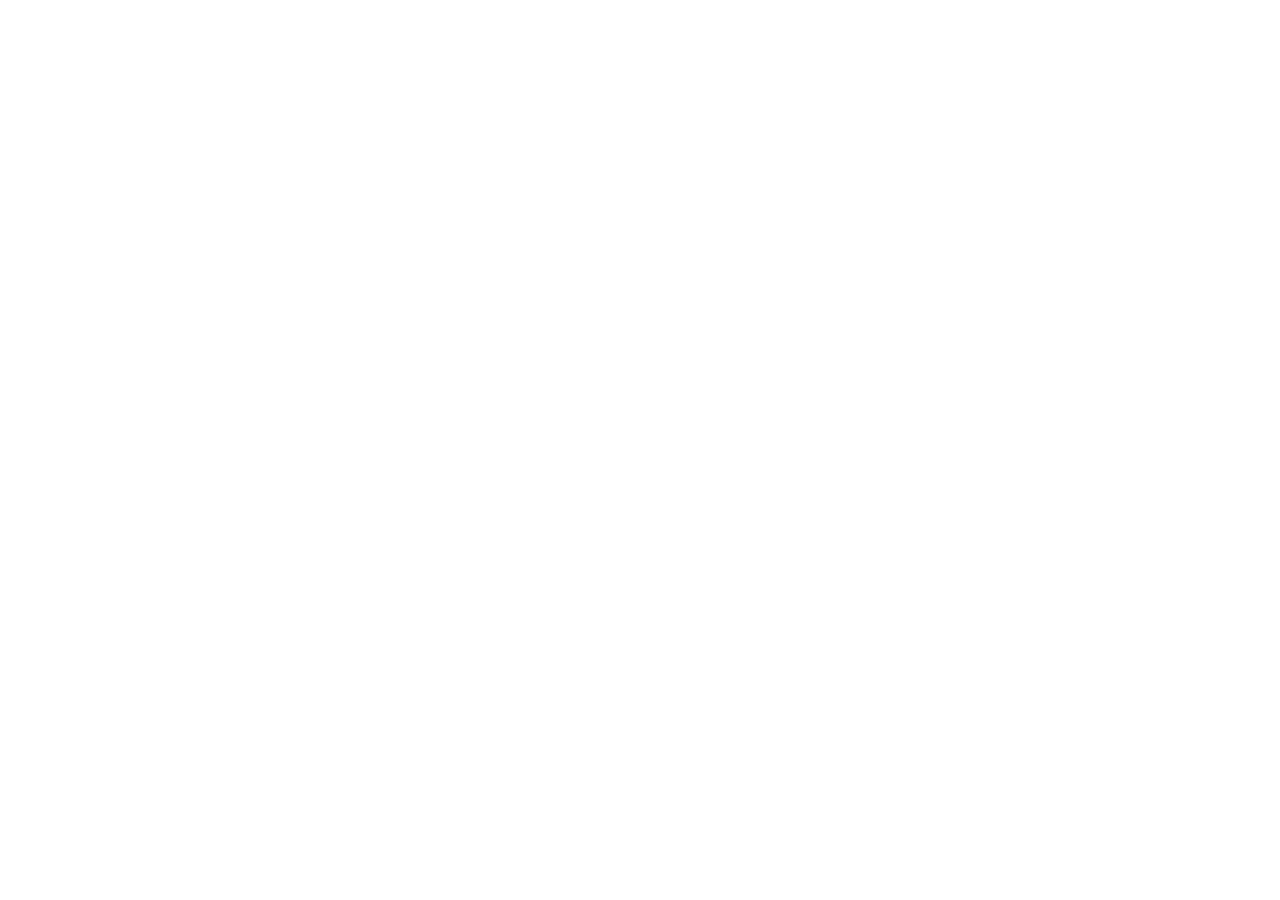
==== index.html @ c318aa4d "index" ====
<!DOCTYPE html>
<html lang="en">
<head>
    <meta charset="UTF-8">
    <meta name="viewport" content="width=device-width, initial-scale=1.0">
    <!-- meta -->
    <title>Document</title>
    <meta name="description" content="Text goes here">
    <!-- font -->
     <link rel="preconnect" href="https://fonts.googleapis.com">
     <link rel="preconnect" href="https://fonts.gstatic.com" crossorigin>
     <link 
     href="https://fonts.googleapis.com/css2?family=DM+Sans:ital,opsz,wght@0,9..40,100..1000;1,9..40,100..1000&display=swap" 
     rel="stylesheet">
     <link href="https://fonts.googleapis.com/css2?family=DM+Serif+Display:ital@0;1&display=swap" rel="stylesheet">


    <!-- css -->
         <link href="https://cdn.jsdelivr.net/npm/bootstrap@5.3.8/dist/css/bootstrap.min.css" rel="stylesheet" integrity="sha384-sRIl4kxILFvY47J16cr9ZwB07vP4J8+LH7qKQnuqkuIAvNWLzeN8tE5YBujZqJLB" crossorigin="anonymous">
         <link rel="stylesheet" href="css/style.css">
   <!-- js -->
    <script src="https://cdn.jsdelivr.net/npm/@popperjs/core@2.11.8/dist/umd/popper.min.js" integrity="sha384-I7E8VVD/ismYTF4hNIPjVp/Zjvgyol6VFvRkX/vR+Vc4jQkC+hVqc2pM8ODewa9r" crossorigin="anonymous"></script>
<script src="https://cdn.jsdelivr.net/npm/bootstrap@5.3.8/dist/js/bootstrap.min.js" integrity="sha384-G/EV+4j2dNv+tEPo3++6LCgdCROaejBqfUeNjuKAiuXbjrxilcCdDz6ZAVfHWe1Y" crossorigin="anonymous"></script>    
</head>
<body>
    
</body>
</html>
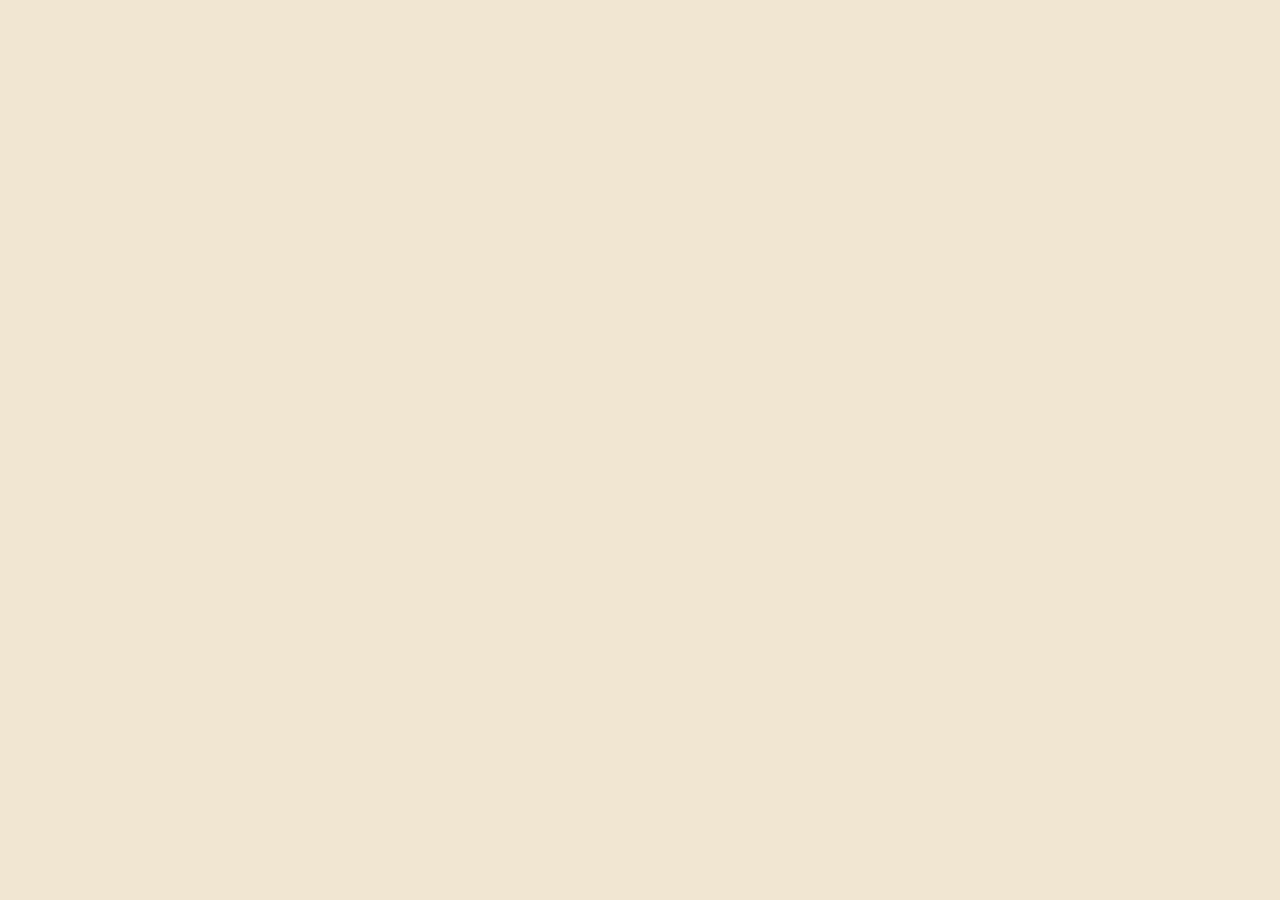
==== commit d919ac10: "Update index.html" ====
--- a/index.html
+++ b/index.html
@@ -1,5 +1,6 @@
 <!DOCTYPE html>
 <html lang="en">
+
 <head>
     <meta charset="UTF-8">
     <meta name="viewport" content="width=device-width, initial-scale=1.0">
@@ -7,22 +8,29 @@
     <title>Document</title>
     <meta name="description" content="Text goes here">
     <!-- font -->
-     <link rel="preconnect" href="https://fonts.googleapis.com">
-     <link rel="preconnect" href="https://fonts.gstatic.com" crossorigin>
-     <link 
-     href="https://fonts.googleapis.com/css2?family=DM+Sans:ital,opsz,wght@0,9..40,100..1000;1,9..40,100..1000&display=swap" 
-     rel="stylesheet">
-     <link href="https://fonts.googleapis.com/css2?family=DM+Serif+Display:ital@0;1&display=swap" rel="stylesheet">
+    <link rel="preconnect" href="https://fonts.googleapis.com">
+    <link rel="preconnect" href="https://fonts.gstatic.com" crossorigin>
+    <link
+        href="https://fonts.googleapis.com/css2?family=DM+Sans:ital,opsz,wght@0,9..40,100..1000;1,9..40,100..1000&display=swap"
+        rel="stylesheet">
+    <link href="https://fonts.googleapis.com/css2?family=DM+Serif+Display:ital@0;1&display=swap" rel="stylesheet">
 
 
     <!-- css -->
-         <link href="https://cdn.jsdelivr.net/npm/bootstrap@5.3.8/dist/css/bootstrap.min.css" rel="stylesheet" integrity="sha384-sRIl4kxILFvY47J16cr9ZwB07vP4J8+LH7qKQnuqkuIAvNWLzeN8tE5YBujZqJLB" crossorigin="anonymous">
-         <link rel="stylesheet" href="css/style.css">
-   <!-- js -->
-    <script src="https://cdn.jsdelivr.net/npm/@popperjs/core@2.11.8/dist/umd/popper.min.js" integrity="sha384-I7E8VVD/ismYTF4hNIPjVp/Zjvgyol6VFvRkX/vR+Vc4jQkC+hVqc2pM8ODewa9r" crossorigin="anonymous"></script>
-<script src="https://cdn.jsdelivr.net/npm/bootstrap@5.3.8/dist/js/bootstrap.min.js" integrity="sha384-G/EV+4j2dNv+tEPo3++6LCgdCROaejBqfUeNjuKAiuXbjrxilcCdDz6ZAVfHWe1Y" crossorigin="anonymous"></script>    
+    <link href="https://cdn.jsdelivr.net/npm/bootstrap@5.3.8/dist/css/bootstrap.min.css" rel="stylesheet"
+        integrity="sha384-sRIl4kxILFvY47J16cr9ZwB07vP4J8+LH7qKQnuqkuIAvNWLzeN8tE5YBujZqJLB" crossorigin="anonymous">
+    <link rel="stylesheet" href="portfolio/css/style.css">
+    <!-- js -->
+    <script src="https://cdn.jsdelivr.net/npm/@popperjs/core@2.11.8/dist/umd/popper.min.js"
+        integrity="sha384-I7E8VVD/ismYTF4hNIPjVp/Zjvgyol6VFvRkX/vR+Vc4jQkC+hVqc2pM8ODewa9r"
+        crossorigin="anonymous"></script>
+    <script src="https://cdn.jsdelivr.net/npm/bootstrap@5.3.8/dist/js/bootstrap.min.js"
+        integrity="sha384-G/EV+4j2dNv+tEPo3++6LCgdCROaejBqfUeNjuKAiuXbjrxilcCdDz6ZAVfHWe1Y"
+        crossorigin="anonymous"></script>
 </head>
+
 <body>
-    
+
 </body>
+
 </html>
--- a/portfolio/css/style.css
+++ b/portfolio/css/style.css
@@ -0,0 +1,316 @@
+:root {
+  --red: #891d1a;
+  --cream: #f1e6d2;
+  --blue-gray: #5e657b;
+  --dark: #210706;
+  --brown: #6f4d38;
+}
+
+* {
+  box-sizing: border-box;
+}
+
+html {
+  scroll-behavior: smooth;
+}
+
+body {
+  margin: 0;
+  font-family: Helvetica, Arial, sans-serif;
+  background-color: var(--cream);
+  color: var(--dark);
+  line-height: 1.6;
+}
+
+img {
+  display: block;
+  width: 100%;
+  height: auto;
+}
+
+a {
+  color: var(--red);
+}
+
+a:hover {
+  color: var(--blue-gray);
+}
+
+.container {
+  width: 90%;
+  max-width: 1100px;
+  margin: 0 auto;
+}
+
+.site-header {
+  background-color: var(--red);
+  border-bottom: 4px solid var(--dark);
+}
+
+.header-inner {
+  display: flex;
+  justify-content: space-between;
+  align-items: center;
+  gap: 1.5rem;
+  padding: 1rem 0;
+}
+
+.site-name {
+  color: var(--cream);
+  text-decoration: none;
+  font-size: 1.75rem;
+  font-weight: bold;
+  letter-spacing: 0.02em;
+}
+
+.site-nav ul {
+  display: flex;
+  gap: 1rem;
+  list-style: none;
+  margin: 0;
+  padding: 0;
+}
+
+.site-nav a {
+  color: var(--cream);
+  text-decoration: none;
+  font-weight: bold;
+  padding: 0.35rem 0.6rem;
+  border-radius: 999px;
+  transition: background-color 0.2s ease, color 0.2s ease;
+}
+
+.site-nav a:hover,
+.site-nav a.active {
+  background-color: var(--cream);
+  color: var(--red);
+}
+
+.hero {
+  display: grid;
+  grid-template-columns: 1.1fr 0.9fr;
+  gap: 2rem;
+  align-items: center;
+  padding: 3.5rem 0;
+}
+
+.eyebrow {
+  margin-bottom: 0.5rem;
+  color: var(--blue-gray);
+  font-weight: bold;
+  text-transform: uppercase;
+  letter-spacing: 0.08em;
+  font-size: 0.85rem;
+}
+
+.hero h1,
+.page-content h1 {
+  margin-top: 0;
+  margin-bottom: 1rem;
+  font-size: 2.5rem;
+  line-height: 1.1;
+}
+
+.hero-text p {
+  max-width: 60ch;
+}
+
+.hero-image img {
+  border: 5px solid var(--dark);
+  box-shadow: 14px 14px 0 var(--brown);
+}
+
+.button-group {
+  display: flex;
+  flex-wrap: wrap;
+  gap: 1rem;
+  margin-top: 1.5rem;
+}
+
+.button {
+  display: inline-block;
+  padding: 0.8rem 1.25rem;
+  background-color: var(--red);
+  color: var(--cream);
+  text-decoration: none;
+  font-weight: bold;
+  border: 2px solid var(--red);
+}
+
+.button:hover {
+  background-color: var(--dark);
+  border-color: var(--dark);
+  color: var(--cream);
+}
+
+.button-secondary {
+  background-color: transparent;
+  color: var(--red);
+}
+
+.button-secondary:hover {
+  color: var(--cream);
+}
+
+.quick-info {
+  display: grid;
+  grid-template-columns: repeat(3, 1fr);
+  gap: 1.5rem;
+  padding-bottom: 3rem;
+}
+
+.card,
+.contact-card,
+.clip-card {
+  background-color: var(--cream);
+  border: 2px solid var(--blue-gray);
+  padding: 1.5rem;
+}
+
+.card h2,
+.contact-card h2,
+.clips-group h2,
+.resume-section h2 {
+  margin-top: 0;
+  color: var(--red);
+}
+
+.page-content {
+  padding: 3rem 0;
+}
+
+.page-intro {
+  max-width: 60ch;
+}
+
+.resume-section {
+  margin-bottom: 2.5rem;
+  padding-bottom: 1rem;
+  border-bottom: 2px solid var(--blue-gray);
+}
+
+.resume-item {
+  margin-bottom: 1.5rem;
+}
+
+.resume-item h3 {
+  margin-bottom: 0.25rem;
+}
+
+.resume-meta {
+  margin-top: 0;
+  color: var(--brown);
+  font-weight: bold;
+}
+
+.skills-list {
+  display: flex;
+  flex-wrap: wrap;
+  gap: 0.75rem 1.5rem;
+  padding-left: 1.25rem;
+}
+
+.clips-group {
+  margin-bottom: 2.5rem;
+}
+
+.clips-grid {
+  display: grid;
+  grid-template-columns: repeat(2, 1fr);
+  gap: 1.5rem;
+}
+
+.clip-card h3 {
+  margin-top: 0;
+}
+
+.clip-card a {
+  text-decoration: none;
+}
+
+.clip-card a:hover {
+  text-decoration: underline;
+}
+
+.contact-layout {
+  display: grid;
+  grid-template-columns: repeat(2, 1fr);
+  gap: 1.5rem;
+}
+
+.site-footer {
+  background-color: var(--dark);
+  color: var(--cream);
+  margin-top: 3rem;
+}
+
+.footer-inner {
+  padding: 1.5rem 0;
+  text-align: center;
+}
+
+.site-footer p {
+  margin: 0.35rem 0;
+}
+
+.site-footer nav {
+  margin-top: 0.75rem;
+}
+
+.site-footer a {
+  color: var(--cream);
+  text-decoration: none;
+  margin: 0 0.5rem;
+}
+
+.site-footer a:hover {
+  color: var(--blue-gray);
+}
+
+@media (max-width: 900px) {
+  .hero,
+  .quick-info,
+  .clips-grid,
+  .contact-layout {
+    grid-template-columns: 1fr;
+  }
+
+  .hero {
+    padding-top: 2.5rem;
+  }
+}
+
+@media (max-width: 700px) {
+  .header-inner {
+    flex-direction: column;
+    align-items: flex-start;
+  }
+
+  .site-nav ul {
+    flex-wrap: wrap;
+  }
+
+  .site-name {
+    font-size: 1.5rem;
+  }
+}
+
+@media (max-width: 500px) {
+  .container {
+    width: 92%;
+  }
+
+  .button-group {
+    flex-direction: column;
+    align-items: flex-start;
+  }
+
+  .site-nav ul {
+    flex-direction: column;
+    gap: 0.5rem;
+  }
+}
+
+.clips-group:last-of-type .clip-card {
+  min-height: 220px;
+}
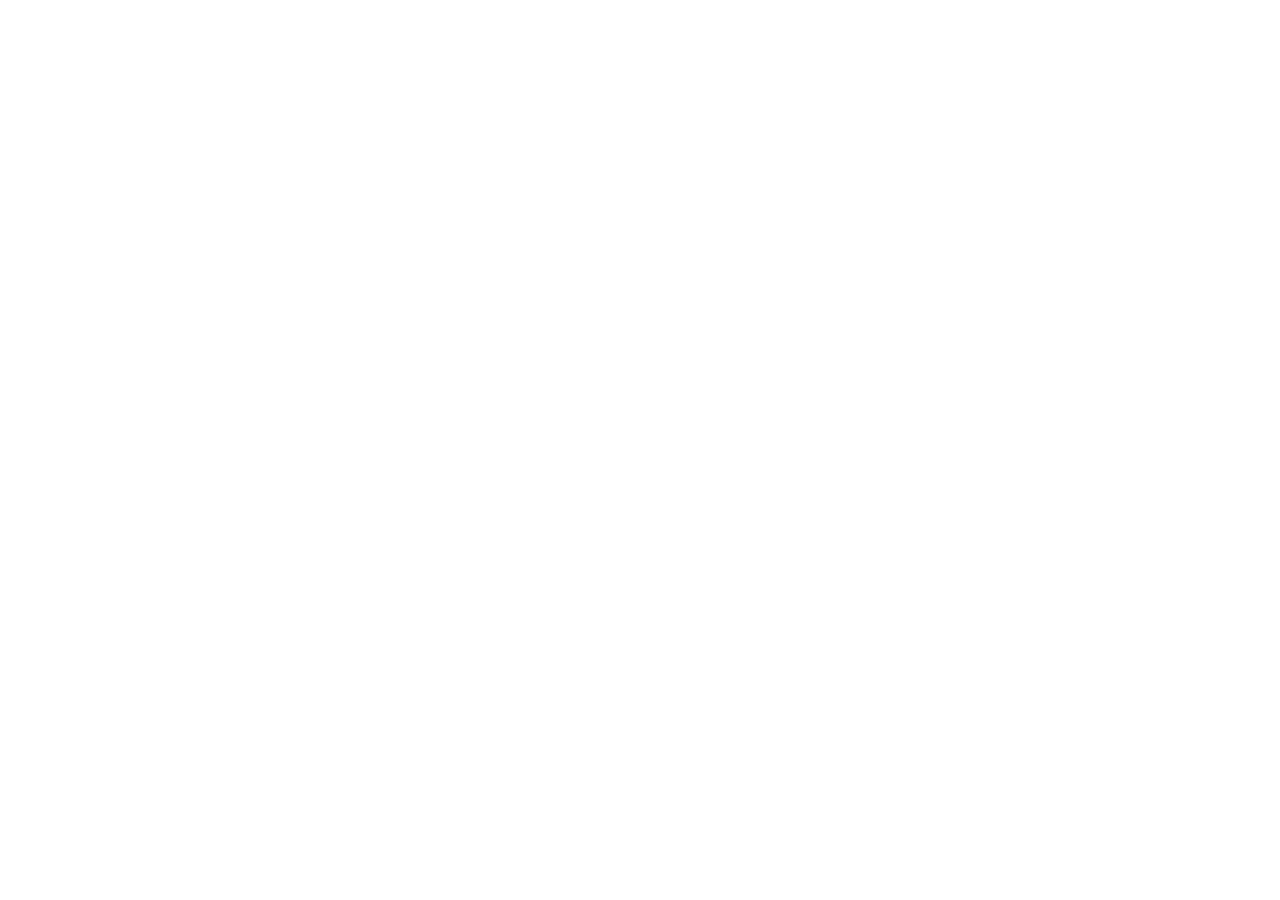
==== commit e0006fc1: "Update index.html" ====
--- a/index.html
+++ b/index.html
@@ -19,7 +19,7 @@
     <!-- css -->
     <link href="https://cdn.jsdelivr.net/npm/bootstrap@5.3.8/dist/css/bootstrap.min.css" rel="stylesheet"
         integrity="sha384-sRIl4kxILFvY47J16cr9ZwB07vP4J8+LH7qKQnuqkuIAvNWLzeN8tE5YBujZqJLB" crossorigin="anonymous">
-    <link rel="stylesheet" href="portfolio/css/style.css">
+    <link rel="stylesheet" href="boilerplate/css/style.css">
     <!-- js -->
     <script src="https://cdn.jsdelivr.net/npm/@popperjs/core@2.11.8/dist/umd/popper.min.js"
         integrity="sha384-I7E8VVD/ismYTF4hNIPjVp/Zjvgyol6VFvRkX/vR+Vc4jQkC+hVqc2pM8ODewa9r"
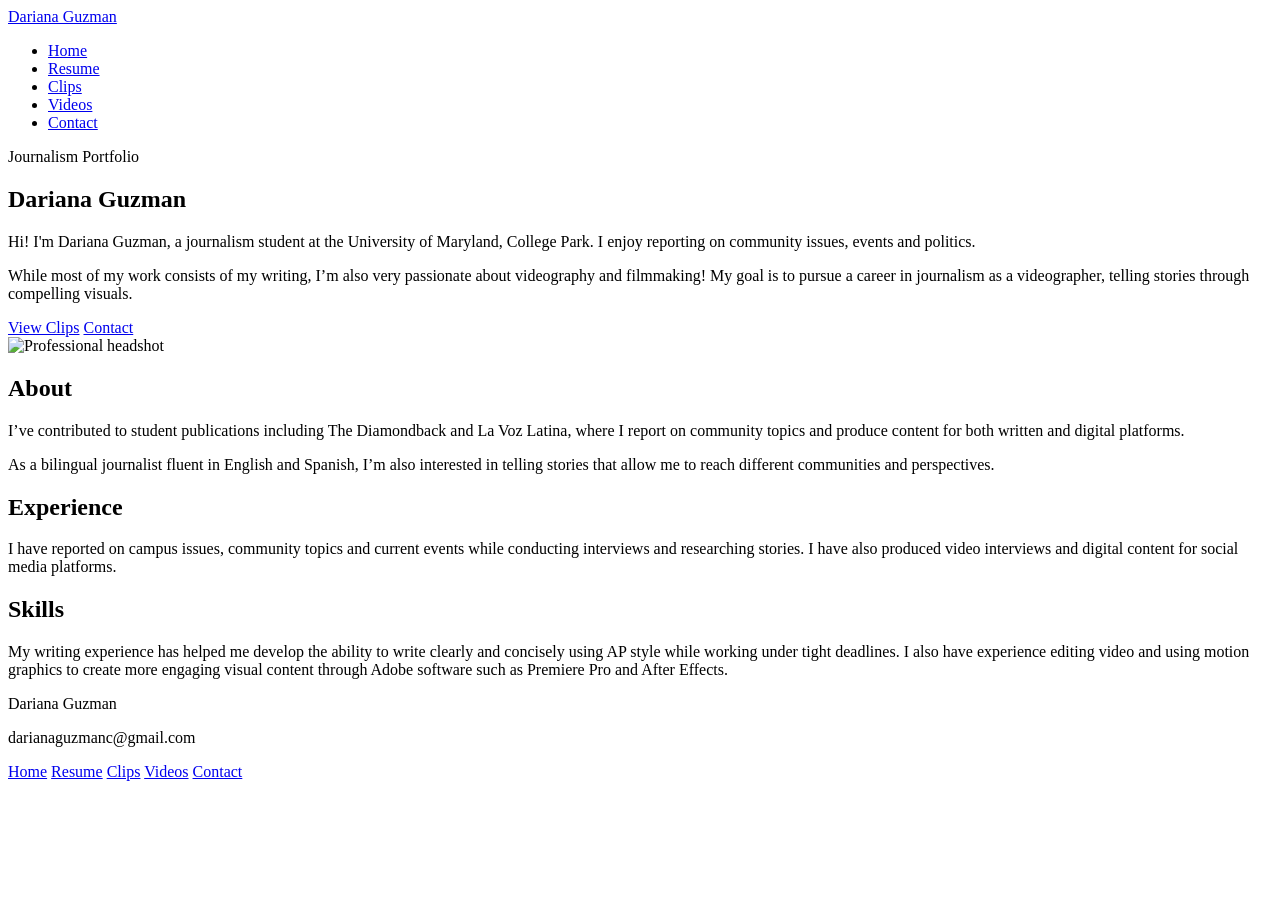
==== commit 15e3a080: "push" ====
--- a/index.html
+++ b/index.html
@@ -1,36 +1,89 @@
 <!DOCTYPE html>
 <html lang="en">
+<head>
+  <meta charset="UTF-8">
+  <meta name="viewport" content="width=device-width, initial-scale=1.0">
+  <meta name="description" content="Portfolio for journalism student Dariana Guzman, including biography, resume, clips, and contact information.">
+  <title>Home | Portfolio</title>
+  <link rel="stylesheet" href="css/style.css">
+</head>
+<body>
+  <header class="site-header">
+    <div class="container header-inner">
+      <a href="index.html" class="site-name">Dariana Guzman</a>
+      <nav class="site-nav" aria-label="Main navigation">
+        <ul>
+          <li><a href="index.html" class="active">Home</a></li>
+          <li><a href="resume.html">Resume</a></li>
+          <li><a href="clips.html">Clips</a></li>
+          <li><a href="videos.html">Videos</a></li>
+          <li><a href="contact.html">Contact</a></li>
+        </ul>
+      </nav>
+    </div>
+  </header>
 
-<head>
-    <meta charset="UTF-8">
-    <meta name="viewport" content="width=device-width, initial-scale=1.0">
-    <!-- meta -->
-    <title>Document</title>
-    <meta name="description" content="Text goes here">
-    <!-- font -->
-    <link rel="preconnect" href="https://fonts.googleapis.com">
-    <link rel="preconnect" href="https://fonts.gstatic.com" crossorigin>
-    <link
-        href="https://fonts.googleapis.com/css2?family=DM+Sans:ital,opsz,wght@0,9..40,100..1000;1,9..40,100..1000&display=swap"
-        rel="stylesheet">
-    <link href="https://fonts.googleapis.com/css2?family=DM+Serif+Display:ital@0;1&display=swap" rel="stylesheet">
+  <main>
+    <section class="hero container">
+      <div class="hero-text">
+        <p class="eyebrow">Journalism Portfolio</p>
+        <h1>Dariana Guzman</h1>
+        <p>
+          Hi! I'm Dariana Guzman, a journalism student at the University of Maryland, College Park. I enjoy reporting on community issues, events and politics. 
+        </p>
+        <p>
+          While most of my work consists of my writing, I’m also very passionate about videography and filmmaking! My goal is to pursue a career in journalism as a videographer, telling stories through compelling visuals. 
+        </p>
+        <div class="button-group">
+          <a href="clips.html" class="button">View Clips</a>
+          <a href="contact.html" class="button button-secondary">Contact</a>
+        </div>
+      </div>
 
+      <div class="hero-image">
+        <img src="img/photojpg.jpg" alt="Professional headshot">
+      </div>
+    </section>
 
-    <!-- css -->
-    <link href="https://cdn.jsdelivr.net/npm/bootstrap@5.3.8/dist/css/bootstrap.min.css" rel="stylesheet"
-        integrity="sha384-sRIl4kxILFvY47J16cr9ZwB07vP4J8+LH7qKQnuqkuIAvNWLzeN8tE5YBujZqJLB" crossorigin="anonymous">
-    <link rel="stylesheet" href="boilerplate/css/style.css">
-    <!-- js -->
-    <script src="https://cdn.jsdelivr.net/npm/@popperjs/core@2.11.8/dist/umd/popper.min.js"
-        integrity="sha384-I7E8VVD/ismYTF4hNIPjVp/Zjvgyol6VFvRkX/vR+Vc4jQkC+hVqc2pM8ODewa9r"
-        crossorigin="anonymous"></script>
-    <script src="https://cdn.jsdelivr.net/npm/bootstrap@5.3.8/dist/js/bootstrap.min.js"
-        integrity="sha384-G/EV+4j2dNv+tEPo3++6LCgdCROaejBqfUeNjuKAiuXbjrxilcCdDz6ZAVfHWe1Y"
-        crossorigin="anonymous"></script>
-</head>
+    <section class="quick-info container">
+      <div class="card">
+        <h2>About</h2>
+        <p>
+          I’ve contributed to student publications including The Diamondback and La Voz Latina, where I report on community topics and produce content for both written and digital platforms. 
+        </p>
+        <p></p>
+          As a bilingual journalist fluent in English and Spanish, I’m also interested in telling stories that allow me to reach different communities and perspectives. 
+        </p>
+      </div>
 
-<body>
+      <div class="card">
+        <h2>Experience</h2>
+        <p>
+          I have reported on campus issues, community topics and current events while conducting interviews and researching stories. I have also produced video interviews and digital content for social media platforms.
+        </p>
+      </div>
 
+      <div class="card">
+        <h2>Skills</h2>
+        <p>
+          My writing experience has helped me develop the ability to write clearly and concisely using AP style while working under tight deadlines. I also have experience editing video and using motion graphics to create more engaging visual content through Adobe software such as Premiere Pro and After Effects.
+        </p>
+      </div>
+    </section>
+  </main>
+
+  <footer class="site-footer">
+    <div class="container footer-inner">
+      <p>Dariana Guzman</p>
+      <p>darianaguzmanc@gmail.com</p>
+      <nav aria-label="Footer navigation">
+        <a href="index.html">Home</a>
+        <a href="resume.html">Resume</a>
+        <a href="clips.html">Clips</a>
+        <a href="videos.html">Videos</a>
+        <a href="contact.html">Contact</a>
+      </nav>
+    </div>
+  </footer>
 </body>
-
 </html>
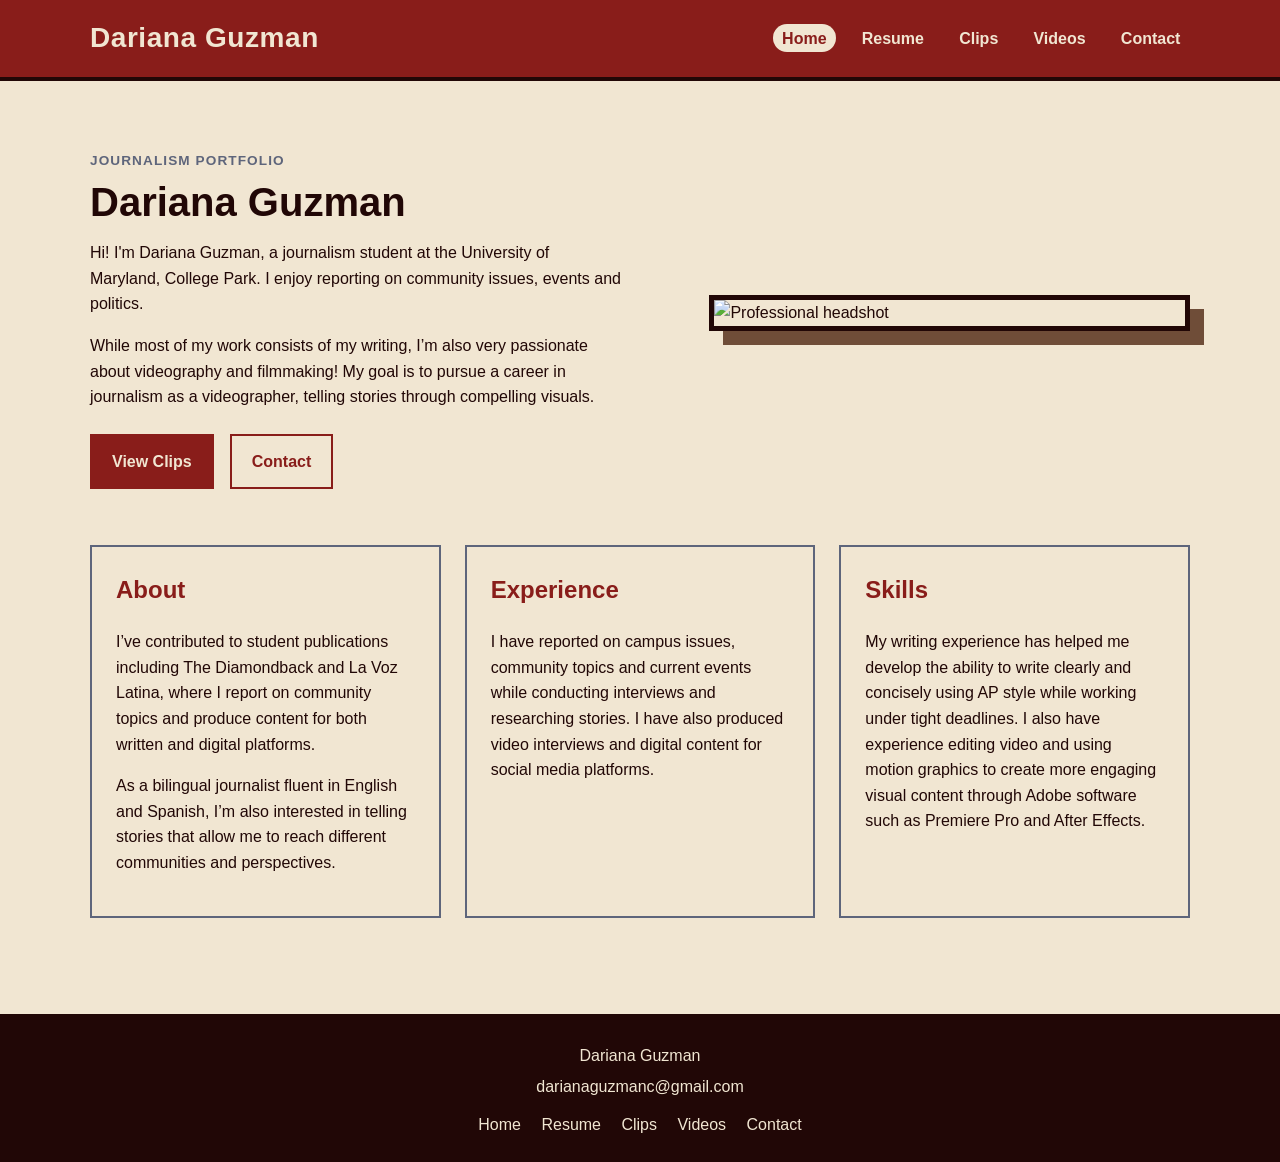
==== commit 913ed6b9: "portfolio" ====
--- a/index.html
+++ b/index.html
@@ -5,7 +5,7 @@
   <meta name="viewport" content="width=device-width, initial-scale=1.0">
   <meta name="description" content="Portfolio for journalism student Dariana Guzman, including biography, resume, clips, and contact information.">
   <title>Home | Portfolio</title>
-  <link rel="stylesheet" href="css/style.css">
+  <link rel="stylesheet" href="portfolio/css/style.css">
 </head>
 <body>
   <header class="site-header">
--- a/portfolio/css/style.css
+++ b/portfolio/css/style.css
@@ -0,0 +1,316 @@
+:root {
+  --red: #891d1a;
+  --cream: #f1e6d2;
+  --blue-gray: #5e657b;
+  --dark: #210706;
+  --brown: #6f4d38;
+}
+
+* {
+  box-sizing: border-box;
+}
+
+html {
+  scroll-behavior: smooth;
+}
+
+body {
+  margin: 0;
+  font-family: Helvetica, Arial, sans-serif;
+  background-color: var(--cream);
+  color: var(--dark);
+  line-height: 1.6;
+}
+
+img {
+  display: block;
+  width: 100%;
+  height: auto;
+}
+
+a {
+  color: var(--red);
+}
+
+a:hover {
+  color: var(--blue-gray);
+}
+
+.container {
+  width: 90%;
+  max-width: 1100px;
+  margin: 0 auto;
+}
+
+.site-header {
+  background-color: var(--red);
+  border-bottom: 4px solid var(--dark);
+}
+
+.header-inner {
+  display: flex;
+  justify-content: space-between;
+  align-items: center;
+  gap: 1.5rem;
+  padding: 1rem 0;
+}
+
+.site-name {
+  color: var(--cream);
+  text-decoration: none;
+  font-size: 1.75rem;
+  font-weight: bold;
+  letter-spacing: 0.02em;
+}
+
+.site-nav ul {
+  display: flex;
+  gap: 1rem;
+  list-style: none;
+  margin: 0;
+  padding: 0;
+}
+
+.site-nav a {
+  color: var(--cream);
+  text-decoration: none;
+  font-weight: bold;
+  padding: 0.35rem 0.6rem;
+  border-radius: 999px;
+  transition: background-color 0.2s ease, color 0.2s ease;
+}
+
+.site-nav a:hover,
+.site-nav a.active {
+  background-color: var(--cream);
+  color: var(--red);
+}
+
+.hero {
+  display: grid;
+  grid-template-columns: 1.1fr 0.9fr;
+  gap: 2rem;
+  align-items: center;
+  padding: 3.5rem 0;
+}
+
+.eyebrow {
+  margin-bottom: 0.5rem;
+  color: var(--blue-gray);
+  font-weight: bold;
+  text-transform: uppercase;
+  letter-spacing: 0.08em;
+  font-size: 0.85rem;
+}
+
+.hero h1,
+.page-content h1 {
+  margin-top: 0;
+  margin-bottom: 1rem;
+  font-size: 2.5rem;
+  line-height: 1.1;
+}
+
+.hero-text p {
+  max-width: 60ch;
+}
+
+.hero-image img {
+  border: 5px solid var(--dark);
+  box-shadow: 14px 14px 0 var(--brown);
+}
+
+.button-group {
+  display: flex;
+  flex-wrap: wrap;
+  gap: 1rem;
+  margin-top: 1.5rem;
+}
+
+.button {
+  display: inline-block;
+  padding: 0.8rem 1.25rem;
+  background-color: var(--red);
+  color: var(--cream);
+  text-decoration: none;
+  font-weight: bold;
+  border: 2px solid var(--red);
+}
+
+.button:hover {
+  background-color: var(--dark);
+  border-color: var(--dark);
+  color: var(--cream);
+}
+
+.button-secondary {
+  background-color: transparent;
+  color: var(--red);
+}
+
+.button-secondary:hover {
+  color: var(--cream);
+}
+
+.quick-info {
+  display: grid;
+  grid-template-columns: repeat(3, 1fr);
+  gap: 1.5rem;
+  padding-bottom: 3rem;
+}
+
+.card,
+.contact-card,
+.clip-card {
+  background-color: var(--cream);
+  border: 2px solid var(--blue-gray);
+  padding: 1.5rem;
+}
+
+.card h2,
+.contact-card h2,
+.clips-group h2,
+.resume-section h2 {
+  margin-top: 0;
+  color: var(--red);
+}
+
+.page-content {
+  padding: 3rem 0;
+}
+
+.page-intro {
+  max-width: 60ch;
+}
+
+.resume-section {
+  margin-bottom: 2.5rem;
+  padding-bottom: 1rem;
+  border-bottom: 2px solid var(--blue-gray);
+}
+
+.resume-item {
+  margin-bottom: 1.5rem;
+}
+
+.resume-item h3 {
+  margin-bottom: 0.25rem;
+}
+
+.resume-meta {
+  margin-top: 0;
+  color: var(--brown);
+  font-weight: bold;
+}
+
+.skills-list {
+  display: flex;
+  flex-wrap: wrap;
+  gap: 0.75rem 1.5rem;
+  padding-left: 1.25rem;
+}
+
+.clips-group {
+  margin-bottom: 2.5rem;
+}
+
+.clips-grid {
+  display: grid;
+  grid-template-columns: repeat(2, 1fr);
+  gap: 1.5rem;
+}
+
+.clip-card h3 {
+  margin-top: 0;
+}
+
+.clip-card a {
+  text-decoration: none;
+}
+
+.clip-card a:hover {
+  text-decoration: underline;
+}
+
+.contact-layout {
+  display: grid;
+  grid-template-columns: repeat(2, 1fr);
+  gap: 1.5rem;
+}
+
+.site-footer {
+  background-color: var(--dark);
+  color: var(--cream);
+  margin-top: 3rem;
+}
+
+.footer-inner {
+  padding: 1.5rem 0;
+  text-align: center;
+}
+
+.site-footer p {
+  margin: 0.35rem 0;
+}
+
+.site-footer nav {
+  margin-top: 0.75rem;
+}
+
+.site-footer a {
+  color: var(--cream);
+  text-decoration: none;
+  margin: 0 0.5rem;
+}
+
+.site-footer a:hover {
+  color: var(--blue-gray);
+}
+
+@media (max-width: 900px) {
+  .hero,
+  .quick-info,
+  .clips-grid,
+  .contact-layout {
+    grid-template-columns: 1fr;
+  }
+
+  .hero {
+    padding-top: 2.5rem;
+  }
+}
+
+@media (max-width: 700px) {
+  .header-inner {
+    flex-direction: column;
+    align-items: flex-start;
+  }
+
+  .site-nav ul {
+    flex-wrap: wrap;
+  }
+
+  .site-name {
+    font-size: 1.5rem;
+  }
+}
+
+@media (max-width: 500px) {
+  .container {
+    width: 92%;
+  }
+
+  .button-group {
+    flex-direction: column;
+    align-items: flex-start;
+  }
+
+  .site-nav ul {
+    flex-direction: column;
+    gap: 0.5rem;
+  }
+}
+
+.clips-group:last-of-type .clip-card {
+  min-height: 220px;
+}
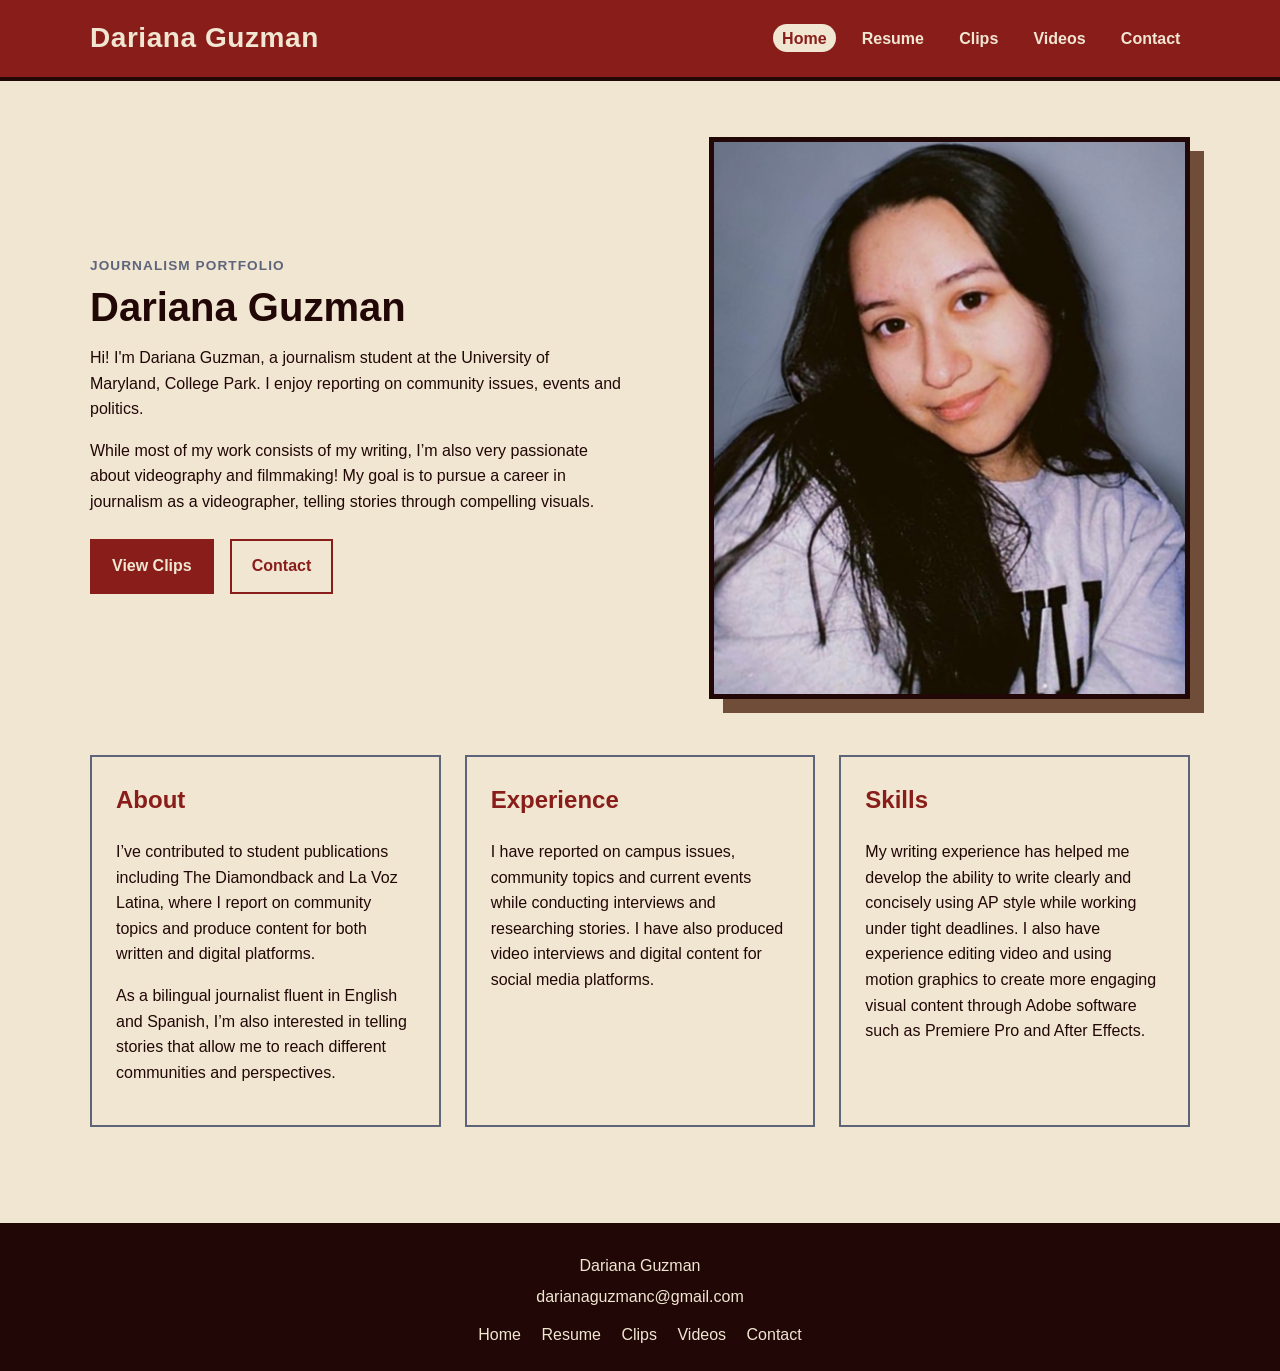
==== commit dbb208b1: "push" ====
--- a/index.html
+++ b/index.html
@@ -14,10 +14,10 @@
       <nav class="site-nav" aria-label="Main navigation">
         <ul>
           <li><a href="index.html" class="active">Home</a></li>
-          <li><a href="resume.html">Resume</a></li>
-          <li><a href="clips.html">Clips</a></li>
-          <li><a href="videos.html">Videos</a></li>
-          <li><a href="contact.html">Contact</a></li>
+          <li><a href="portfolio/resume.html">Resume</a></li>
+          <li><a href="portfolio/clips.html">Clips</a></li>
+          <li><a href="portfolio/videos.html">Videos</a></li>
+          <li><a href="portfolio/contact.html">Contact</a></li>
         </ul>
       </nav>
     </div>
@@ -41,7 +41,7 @@
       </div>
 
       <div class="hero-image">
-        <img src="img/photojpg.jpg" alt="Professional headshot">
+        <img src="portfolio/img/photojpg.jpg" alt="Professional headshot">
       </div>
     </section>
 
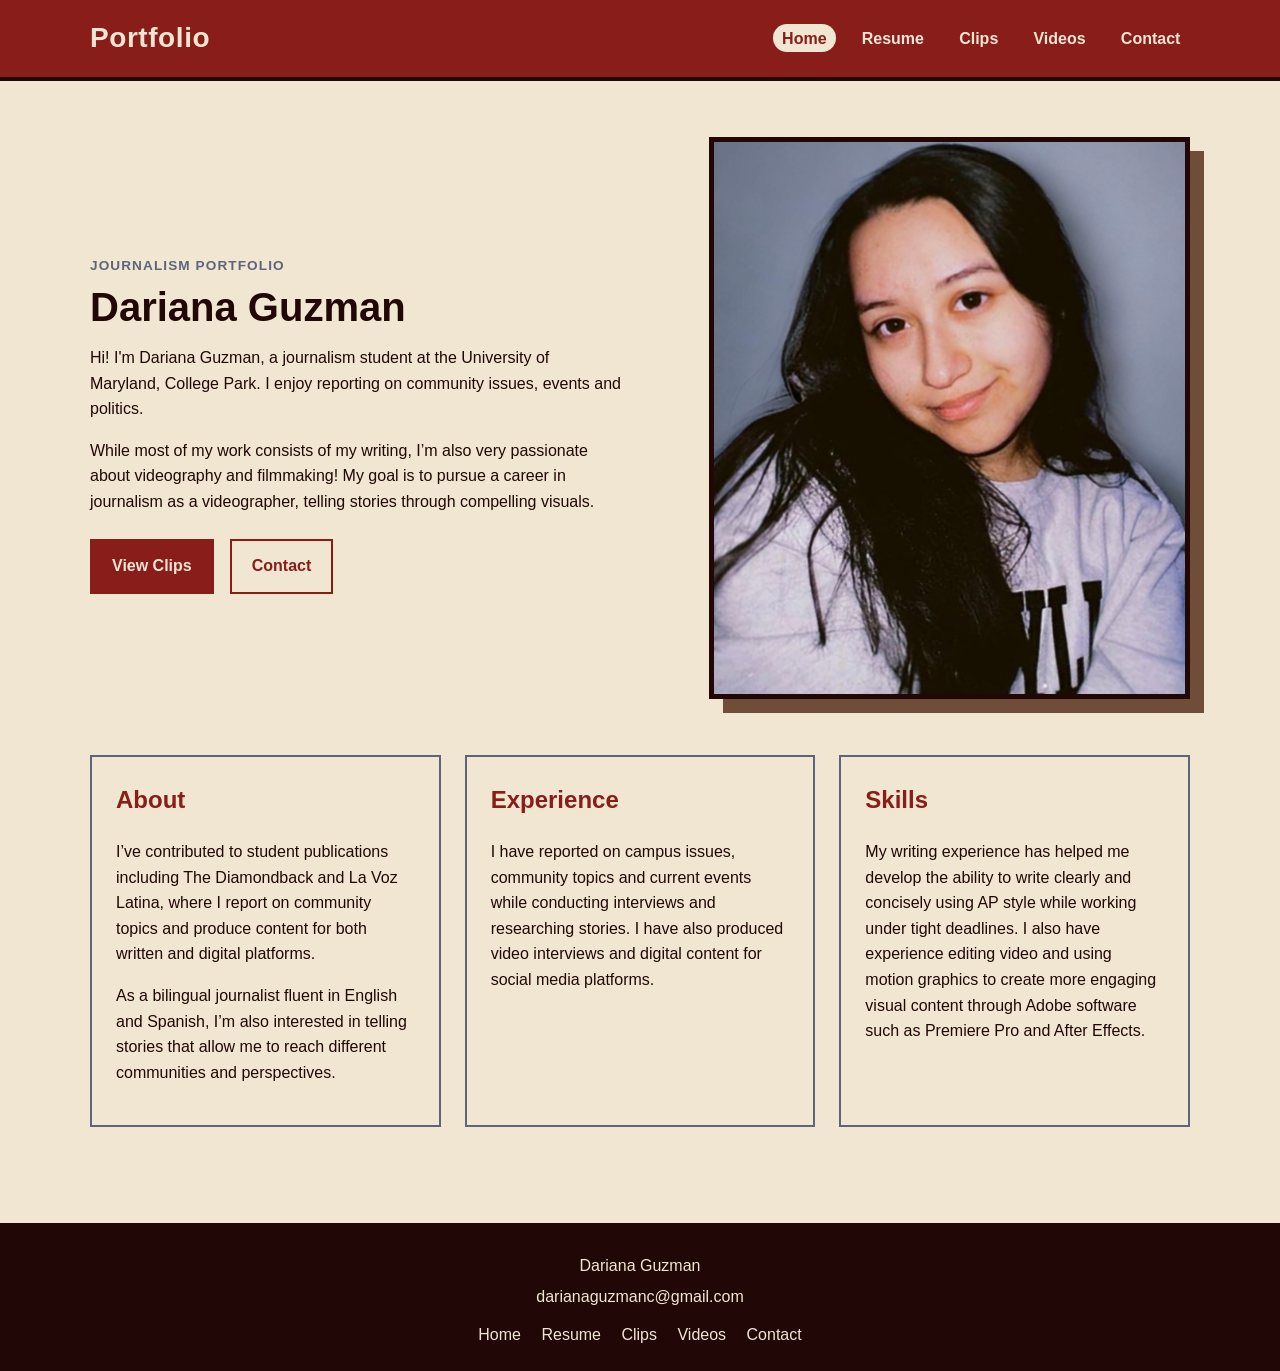
==== commit 327995e0: "portfolio" ====
--- a/index.html
+++ b/index.html
@@ -1,16 +1,19 @@
 <!DOCTYPE html>
 <html lang="en">
+
 <head>
   <meta charset="UTF-8">
   <meta name="viewport" content="width=device-width, initial-scale=1.0">
-  <meta name="description" content="Portfolio for journalism student Dariana Guzman, including biography, resume, clips, and contact information.">
+  <meta name="description"
+    content="Portfolio for journalism student Dariana Guzman, including biography, resume, clips, and contact information.">
   <title>Home | Portfolio</title>
   <link rel="stylesheet" href="portfolio/css/style.css">
 </head>
+
 <body>
   <header class="site-header">
     <div class="container header-inner">
-      <a href="index.html" class="site-name">Dariana Guzman</a>
+      <a href="index.html" class="site-name">Portfolio</a>
       <nav class="site-nav" aria-label="Main navigation">
         <ul>
           <li><a href="index.html" class="active">Home</a></li>
@@ -29,14 +32,16 @@
         <p class="eyebrow">Journalism Portfolio</p>
         <h1>Dariana Guzman</h1>
         <p>
-          Hi! I'm Dariana Guzman, a journalism student at the University of Maryland, College Park. I enjoy reporting on community issues, events and politics. 
+          Hi! I'm Dariana Guzman, a journalism student at the University of Maryland, College Park. I enjoy reporting on
+          community issues, events and politics.
         </p>
         <p>
-          While most of my work consists of my writing, I’m also very passionate about videography and filmmaking! My goal is to pursue a career in journalism as a videographer, telling stories through compelling visuals. 
+          While most of my work consists of my writing, I’m also very passionate about videography and filmmaking! My
+          goal is to pursue a career in journalism as a videographer, telling stories through compelling visuals.
         </p>
         <div class="button-group">
-          <a href="clips.html" class="button">View Clips</a>
-          <a href="contact.html" class="button button-secondary">Contact</a>
+          <a href="portfolio/clips.html" class="button">View Clips</a>
+          <a href="portfolio/contact.html" class="button button-secondary">Contact</a>
         </div>
       </div>
 
@@ -49,24 +54,29 @@
       <div class="card">
         <h2>About</h2>
         <p>
-          I’ve contributed to student publications including The Diamondback and La Voz Latina, where I report on community topics and produce content for both written and digital platforms. 
+          I’ve contributed to student publications including The Diamondback and La Voz Latina, where I report on
+          community topics and produce content for both written and digital platforms.
         </p>
         <p></p>
-          As a bilingual journalist fluent in English and Spanish, I’m also interested in telling stories that allow me to reach different communities and perspectives. 
+        As a bilingual journalist fluent in English and Spanish, I’m also interested in telling stories that allow me to
+        reach different communities and perspectives.
         </p>
       </div>
 
       <div class="card">
         <h2>Experience</h2>
         <p>
-          I have reported on campus issues, community topics and current events while conducting interviews and researching stories. I have also produced video interviews and digital content for social media platforms.
+          I have reported on campus issues, community topics and current events while conducting interviews and
+          researching stories. I have also produced video interviews and digital content for social media platforms.
         </p>
       </div>
 
       <div class="card">
         <h2>Skills</h2>
         <p>
-          My writing experience has helped me develop the ability to write clearly and concisely using AP style while working under tight deadlines. I also have experience editing video and using motion graphics to create more engaging visual content through Adobe software such as Premiere Pro and After Effects.
+          My writing experience has helped me develop the ability to write clearly and concisely using AP style while
+          working under tight deadlines. I also have experience editing video and using motion graphics to create more
+          engaging visual content through Adobe software such as Premiere Pro and After Effects.
         </p>
       </div>
     </section>
@@ -78,12 +88,13 @@
       <p>darianaguzmanc@gmail.com</p>
       <nav aria-label="Footer navigation">
         <a href="index.html">Home</a>
-        <a href="resume.html">Resume</a>
-        <a href="clips.html">Clips</a>
-        <a href="videos.html">Videos</a>
-        <a href="contact.html">Contact</a>
+        <a href="portfolio/resume.html">Resume</a>
+        <a href="portfolio/clips.html">Clips</a>
+        <a href="portfolio/videos.html">Videos</a>
+        <a href="portfolio/contact.html">Contact</a>
       </nav>
     </div>
   </footer>
 </body>
+
 </html>
